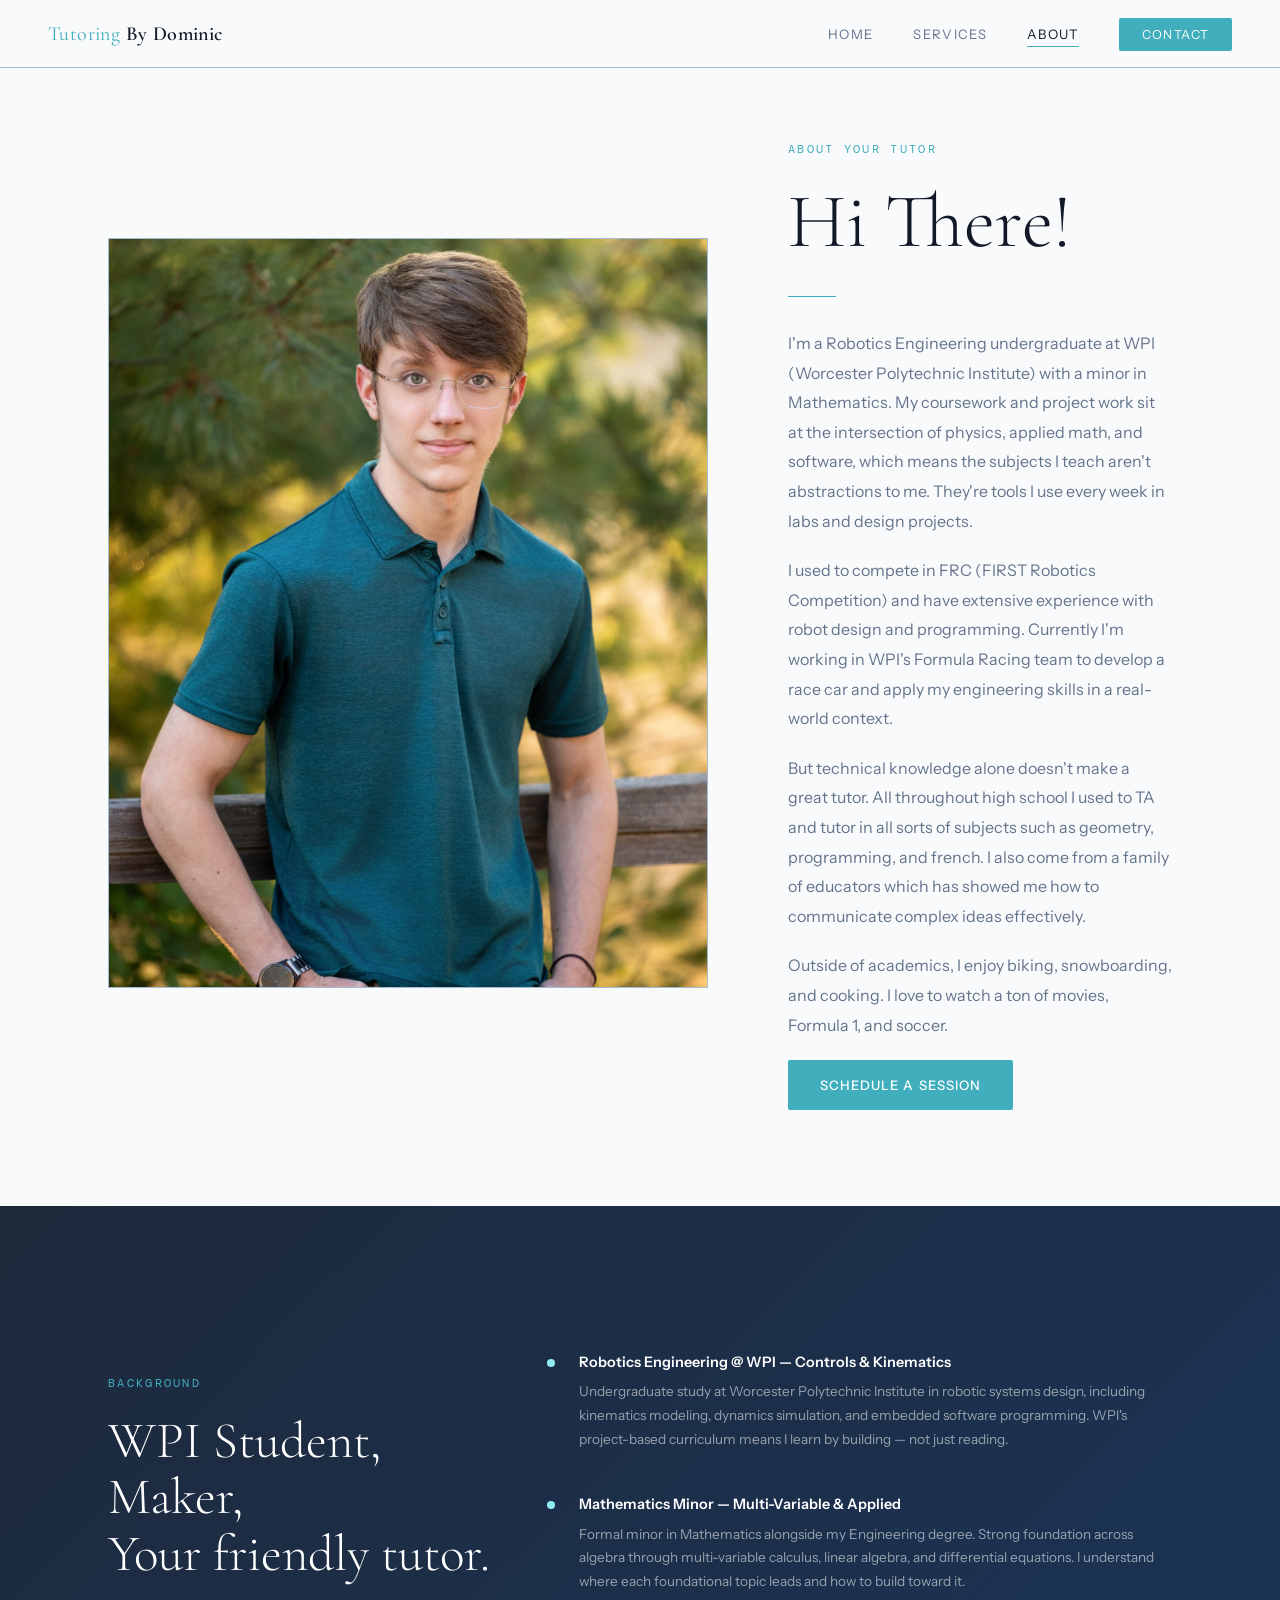
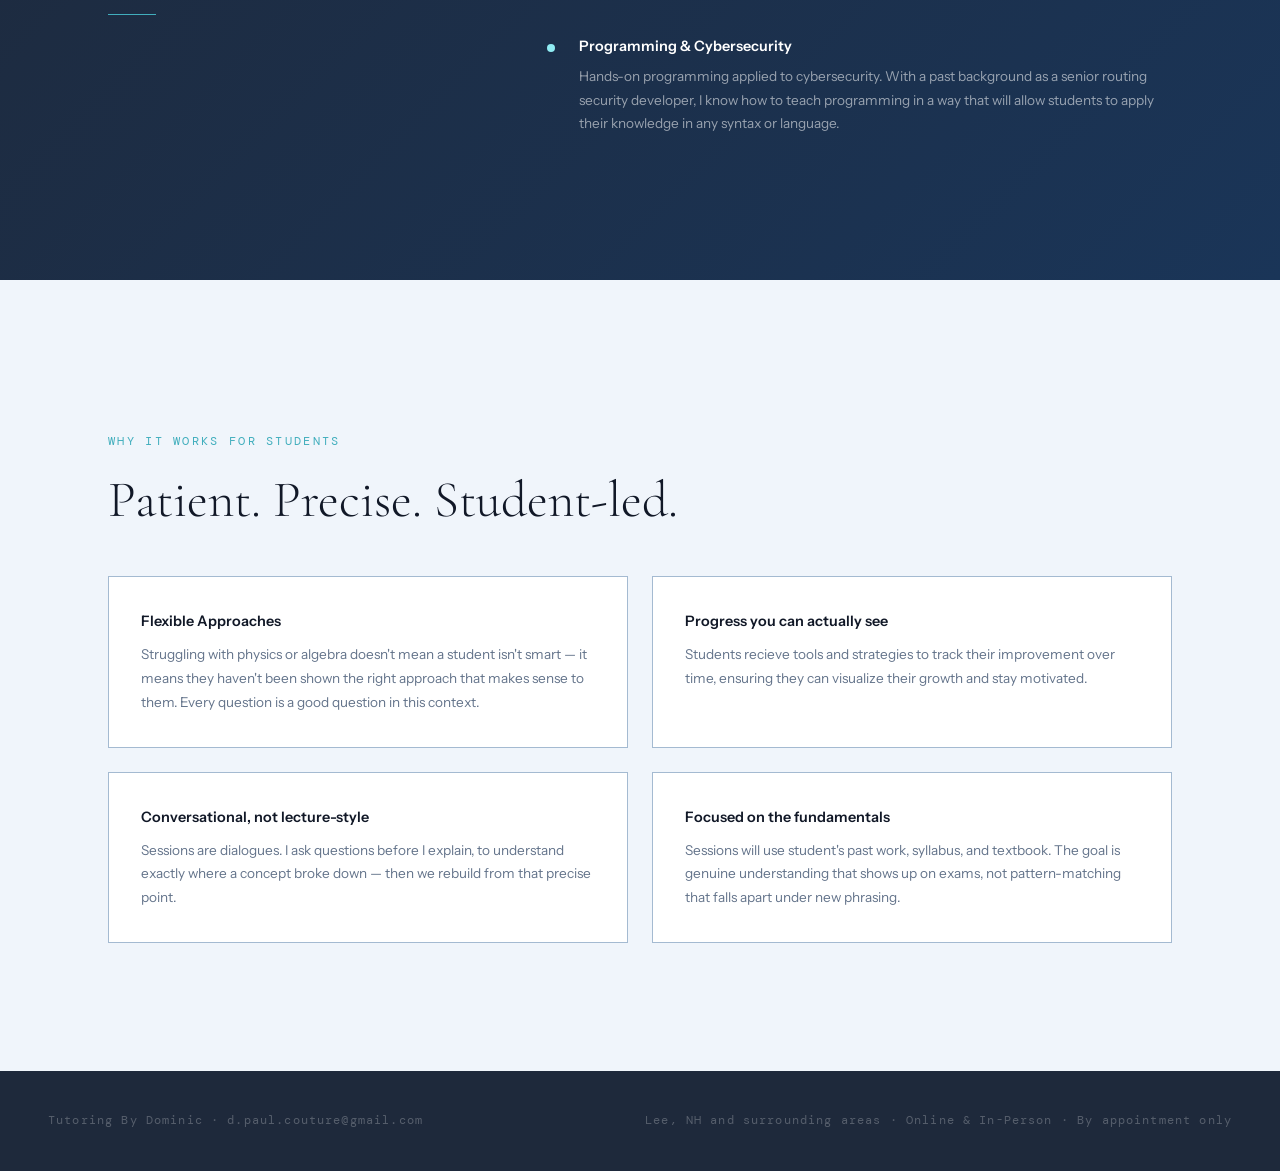
==== about.html @ 8ff8073f "Update to Tutoring Website" ====
<!DOCTYPE html>
<html lang="en">
<head>
  <meta charset="UTF-8">
  <meta name="viewport" content="width=device-width, initial-scale=1.0">
  <title>About Me</title>
  <link rel="preconnect" href="https://fonts.googleapis.com">
  <link rel="preconnect" href="https://fonts.gstatic.com" crossorigin>
  <link href="https://fonts.googleapis.com/css2?family=Cormorant+Garamond:ital,wght@0,300;0,400;0,600;1,300;1,400&family=DM+Mono:wght@300;400&family=Instrument+Sans:wght@400;500;600&display=swap" rel="stylesheet">
  <link rel="stylesheet" href="./static/style.css">
  <script src="./static/script.js"></script>
</head>
<body>

<header>
    <!-- Will Generate -->
</header>

<div class="page-content">
  <div class="about-hero">
    <div class="about-photo-block">
      <div class="photo-placeholder">
        <img src="./static/photo.jpg" alt="Professional headshot" class="photo-image" width="600" height="auto">
      </div>
    </div>
    <div class="about-content">
      <span class="eyebrow">About your tutor</span>
      <h1>Hi There!</em></h1>
      <div class="divider"></div>
      <p>I'm a Robotics Engineering undergraduate at WPI (Worcester Polytechnic Institute) with a minor in Mathematics. My coursework and project work sit at the intersection of physics, applied math, and software, which means the subjects I teach aren't abstractions to me. They're tools I use every week in labs and design projects.</p>
      <p>I used to compete in FRC (FIRST Robotics Competition) and have extensive experience with robot design and programming. Currently I'm working in WPI's Formula Racing team to develop a race car and apply my engineering skills in a real-world context.</p>
      <p>But technical knowledge alone doesn't make a great tutor. All throughout high school I used to TA and tutor in all sorts of subjects such as geometry, programming, and french. I also come from a family of educators which has showed me how to communicate complex ideas effectively.</p>
      <p>Outside of academics, I enjoy biking, snowboarding, and cooking. I love to watch a ton of movies, Formula 1, and soccer.</p>
      <a href="https://www.wyzant.com/match/tutor/90090521/contact?direct=true" class="btn-primary">Schedule a Session</a>
    </div>
  </div>

  <div class="credentials">
    <div class="container credentials-container-grid">
      <div>
        <span class="eyebrow text-gold-light">Background</span>
        <h2 class="text-white-override">WPI Student, <br> Maker, <br> Your friendly tutor.</h2>
        <div class="divider"></div>
        <!-- <p class="credentials-intro">The following credentials speak to both the technical depth and the communication ability I bring to every session.</p> -->
      </div>
      <div class="cred-items">
        <div class="cred-item">
          <div class="cred-dot"></div>
          <div>
            <h4>Robotics Engineering @ WPI — Controls & Kinematics</h4>
            <p>Undergraduate study at Worcester Polytechnic Institute in robotic systems design, including kinematics modeling, dynamics simulation, and embedded software programming. WPI's project-based curriculum means I learn by building — not just reading.</p>
          </div>
        </div>
        <div class="cred-item">
          <div class="cred-dot"></div>
          <div>
            <h4>Mathematics Minor — Multi-Variable & Applied</h4>
            <p>Formal minor in Mathematics alongside my Engineering degree. Strong foundation across algebra through multi-variable calculus, linear algebra, and differential equations. I understand where each foundational topic leads and how to build toward it.</p>
          </div>
        </div>
        <div class="cred-item">
          <div class="cred-dot"></div>
          <div>
            <h4>Programming & Cybersecurity</h4>
            <p>Hands-on programming applied to cybersecurity. With a past background as a senior routing security developer, I know how to teach programming in a way that will allow students to apply their knowledge in any syntax or language.</p>
          </div>
        </div>
        
      </div>
    </div>
  </div>

  <div class="soft-skills soft-skills-standalone">
    <div class="container">
      <span class="eyebrow">Why it works for students</span>
      <h2>Patient. Precise. Student-led.</h2>
      <div class="soft-grid">
        <div class="soft-card">
          <h4>Flexible Approaches</h4>
          <p>Struggling with physics or algebra doesn't mean a student isn't smart — it means they haven't been shown the right approach that makes sense to them. Every question is a good question in this context.</p>
        </div>
        <div class="soft-card">
          <h4>Progress you can actually see</h4>
          <p>Students recieve tools and strategies to track their improvement over time, ensuring they can visualize their growth and stay motivated.</p>
        </div>
        <div class="soft-card">
          <h4>Conversational, not lecture-style</h4>
          <p>Sessions are dialogues. I ask questions before I explain, to understand exactly where a concept broke down — then we rebuild from that precise point.</p>
        </div>
        <div class="soft-card">
          <h4>Focused on the fundamentals</h4>
          <p>Sessions will use student's past work, syllabus, and textbook. The goal is genuine understanding that shows up on exams, not pattern-matching that falls apart under new phrasing.</p>
        </div>
      </div>
    </div>
  </div>
</div>

<footer>
    <!-- Will Generate -->
</footer>

<script src="./static/script.js"></script>
</body>
</html>
---- static/style.css ----
:root {
  --ink: #111827;
  --ink-soft: #1e293b;
  --ink-muted: #64748b;
  --parchment: #f8fafc;
  --parchment-mid: #f0f5fb;
  --parchment-deep: #a4bad1;
  --gold: #41aebd;
  --gold-light: #90ecf3;
  --gold-pale: #d2e2e4;
  --white: #ffffff;
  --blue-mid: #3b82f6;
  --blue-deep: #1d4ed8;
  --page-max: 1160px;
  --serif: 'Cormorant Garamond', Georgia, serif;
  --sans: 'Instrument Sans', system-ui, sans-serif;
  --mono: 'DM Mono', monospace;
}

*, *::before, *::after { box-sizing: border-box; margin: 0; padding: 0; }

html { scroll-behavior: smooth; }

body {
  font-family: var(--sans);
  background: var(--parchment);
  color: var(--ink);
  font-size: 16px;
  line-height: 1.7;
  overflow-x: hidden;
}

/* ── NAV ── */
nav {
  position: fixed;
  top: 0; left: 0; right: 0;
  z-index: 100;
  display: flex;
  align-items: center;
  justify-content: space-between;
  padding: 0 3rem;
  height: 68px;
  background: rgba(248, 250, 252, 0.94);
  backdrop-filter: blur(12px);
  border-bottom: 1px solid var(--parchment-deep);
  transition: box-shadow 0.3s;
}
nav.scrolled { box-shadow: 0 2px 24px rgba(0,0,0,0.07); }
.nav-brand {
  font-family: var(--serif);
  font-size: 1.25rem;
  font-weight: 600;
  letter-spacing: 0.02em;
  color: var(--ink);
  text-decoration: none;
}
.nav-brand span { color: var(--gold); font-weight: 400; }
.nav-links {
  display: flex;
  align-items: center;
  gap: 2.5rem;
  list-style: none;
}
.nav-links a {
  font-size: 0.82rem;
  letter-spacing: 0.1em;
  text-transform: uppercase;
  color: var(--ink-muted);
  text-decoration: none;
  transition: color 0.2s;
  padding-bottom: 4px;
}
.nav-links a:hover { color: var(--ink); }
.nav-links a.active-nav {
  color: var(--ink);
  border-bottom: 1px solid var(--gold);
}
.nav-cta {
  background: var(--gold) !important;
  color: var(--white) !important;
  padding: 0.55rem 1.4rem !important;
  font-size: 0.78rem !important;
  letter-spacing: 0.1em;
  border-radius: 2px;
  transition: background 0.2s !important;
  border-bottom: none !important;
}
.nav-cta:hover { background: var(--blue-deep) !important; }

/* ── MULTI-PAGE VIEW WRAPPER ── */
.page-content { min-height: 100vh; padding-top: 68px; }

/* ── SHARED LAYOUT ── */
.container {
  max-width: var(--page-max);
  margin: 0 auto;
  padding: 3rem;
}
.section { padding: 6rem 0; }
.section-sm { padding: 4rem 0; }

.eyebrow {
  font-family: var(--mono);
  font-size: 0.72rem;
  letter-spacing: 0.2em;
  text-transform: uppercase;
  color: var(--gold);
  margin-bottom: 1.25rem;
  display: block;
  padding-top: 1.5rem;
}

h1, h2 {
  font-family: var(--serif);
  font-weight: 300;
  line-height: 1.1;
  color: var(--ink);
}
h1 { font-size: clamp(2.8rem, 6vw, 5rem); }
h2 { font-size: clamp(2rem, 4vw, 3.2rem); }

.divider {
  width: 48px;
  height: 1px;
  background: var(--gold);
  margin: 2rem 0;
}

/* ── HERO ── */
.hero {
  min-height: calc(100vh - 68px);
  display: grid;
  grid-template-columns: 1fr 1fr;
  align-items: center;
  gap: 4rem;
  padding: 6rem 3rem;
  max-width: var(--page-max);
  margin: 0 auto;
  position: relative;
}
.hero::after {
  content: '';
  position: absolute;
  right: -80px;
  top: 50%;
  transform: translateY(-50%);
  width: 500px;
  height: 500px;
  background: radial-gradient(circle, rgba(37,99,235,0.07) 0%, transparent 70%);
  pointer-events: none;
  z-index: 0;
}
.hero-text, .hero-visual { position: relative; z-index: 1; }
.wpi-badge {
  display: inline-flex;
  align-items: center;
  gap: 0.5rem;
  background: var(--gold-pale);
  border: 1px solid var(--parchment-deep);
  border-radius: 20px;
  padding: 0.35rem 0.9rem;
  font-family: var(--mono);
  font-size: 0.68rem;
  letter-spacing: 0.1em;
  color: var(--gold);
  margin-bottom: 1.5rem;
  text-transform: uppercase;
}
.wpi-badge::before {
  content: '';
  display: inline-block;
  width: 6px;
  height: 6px;
  background: var(--gold);
  border-radius: 50%;
}
.hero-text h1 { margin-bottom: 1.75rem; }
.hero-text h1 em {
  font-style: italic;
  color: var(--gold);
}
.hero-text p {
  font-size: 1.05rem;
  color: var(--ink-muted);
  max-width: 480px;
  margin-bottom: 2.5rem;
  line-height: 1.8;
}
.hero-btns { display: flex; gap: 1rem; flex-wrap: wrap; }

.btn-primary {
  display: inline-block;
  background: var(--gold);
  color: var(--white);
  padding: 0.85rem 2rem;
  font-family: var(--sans);
  font-size: 0.82rem;
  font-weight: 500;
  letter-spacing: 0.08em;
  text-transform: uppercase;
  text-decoration: none;
  border: none;
  cursor: pointer;
  border-radius: 2px;
  transition: background 0.2s, transform 0.15s;
}
.btn-primary:hover { background: var(--blue-deep); transform: translateY(-1px); }

.btn-outline {
  display: inline-block;
  background: transparent;
  color: var(--ink);
  padding: 0.85rem 2rem;
  font-family: var(--sans);
  font-size: 0.82rem;
  font-weight: 500;
  letter-spacing: 0.08em;
  text-transform: uppercase;
  text-decoration: none;
  border: 1px solid var(--parchment-deep);
  cursor: pointer;
  border-radius: 2px;
  transition: border-color 0.2s, transform 0.15s;
}
.btn-outline:hover { border-color: var(--ink-muted); transform: translateY(-1px); }

.hero-visual {
  position: relative;
  display: flex;
  align-items: center;
  justify-content: center;
}
.hero-diagram {
  width: 100%;
  max-width: 460px;
}

/* ── PILLARS ── */
.pillars-grid {
  display: grid;
  grid-template-columns: repeat(3, 1fr);
  gap: 0;
  border: 1px solid var(--parchment-deep);
  margin-top: 4rem;
}
.pillar {
  padding: 3rem 2.5rem;
  border-right: 1px solid var(--parchment-deep);
  transition: background 0.25s;
}
.pillar:last-child { border-right: none; }
.pillar:hover { background: var(--white); }
.pillar-num {
  font-family: var(--serif);
  font-size: 3.5rem;
  font-weight: 300;
  color: var(--parchment-deep);
  line-height: 1;
  margin-bottom: 1.5rem;
}
.pillar h3 {
  font-family: var(--serif);
  font-size: 1.45rem;
  font-weight: 400;
  margin-bottom: 1rem;
  color: var(--ink);
}
.pillar p {
  font-size: 0.9rem;
  color: var(--ink-muted);
  line-height: 1.8;
}
.pillar-tags {
  display: flex;
  flex-wrap: wrap;
  gap: 0.5rem;
  margin-top: 1.5rem;
}
.tag {
  font-family: var(--mono);
  font-size: 0.68rem;
  letter-spacing: 0.1em;
  padding: 0.3rem 0.75rem;
  background: var(--gold-pale);
  color: var(--gold);
  border-radius: 2px;
}

/* ── PHILOSOPHY SECTION ── */
.philosophy {
  background: var(--ink-soft);
  color: var(--white);
  padding: 7rem 0;
}
.philosophy .container {
  display: grid;
  grid-template-columns: 1fr 1.4fr;
  gap: 5rem;
  align-items: center;
}
.philosophy .eyebrow { color: var(--gold-light); }
.philosophy h2 { color: var(--white); }
.philosophy .divider { background: var(--gold); }
.philosophy p { color: rgba(255,255,255,0.65); line-height: 1.85; margin-bottom: 1.25rem; }
.philosophy-quote {
  font-family: var(--serif);
  font-size: clamp(1.4rem, 2.5vw, 1.9rem);
  font-weight: 300;
  /* font-style: italic; */
  line-height: 1.45;
  color: var(--white);
  border-left: 2px solid var(--gold);
  padding-left: 2rem;
}
.text-light-override {
  color: #fdfcfa;
  border-color: rgba(253,252,250,0.3);
  margin-top: 1rem;
}

/* ── CTA STRIP ── */
.cta-strip {
  background: var(--gold-pale);
  border-top: 1px solid var(--parchment-deep);
  border-bottom: 1px solid var(--parchment-deep);
}
.cta-container-flex {
  padding: 4rem 3rem;
  display: flex;
  align-items: center;
  justify-content: space-between;
  flex-wrap: wrap;
  gap: 2rem;
}
.cta-text {
  font-family: var(--serif);
  font-size: 1.6rem;
  font-weight: 300;
  color: var(--ink);
  line-height: 1.3;
}

/* ── SERVICES PAGE ── */
.pricing-hero {
  background: linear-gradient(135deg, var(--ink-soft) 0%, #1e3a5f 100%);
  padding: 5rem 3rem;
  text-align: center;
  color: var(--white);
}
.pricing-hero h1 { color: var(--white); }
.pricing-hero p { color: rgba(255,255,255,0.6); max-width: 560px; margin: 1.5rem auto 0; }

.rate-banner {
  display: flex;
  align-items: center;
  justify-content: center;
  gap: 2rem;
  background: var(--gold-pale);
  padding: 3rem;
  margin: 4rem 0;
  border: 1px solid var(--parchment-deep);
  flex-wrap: wrap;
}
.rate-number {
  font-family: var(--serif);
  font-size: 5rem;
  font-weight: 300;
  color: var(--ink);
  line-height: 1;
}
.rate-label { max-width: 340px; }
.rate-label strong {
  display: block;
  font-family: var(--sans);
  font-size: 1rem;
  font-weight: 600;
  margin-bottom: 0.5rem;
}
.rate-label p { color: var(--ink-muted); font-size: 0.9rem; }

.formats-grid {
  display: grid;
  grid-template-columns: 1fr 1fr;
  gap: 2px;
  background: var(--parchment-deep);
  margin: 3rem 0;
}
.format-card {
  background: var(--white);
  padding: 0.5rem;
}
.format-icon {
  width: 48px;
  height: 48px;
  background: var(--gold);
  display: flex;
  align-items: center;
  justify-content: center;
  margin-bottom: 1.75rem;
  border-radius: 4px;
}
.format-icon svg { width: 22px; height: 22px; stroke: var(--white); fill: none; stroke-width: 1.5; }
.format-card h3 { font-family: var(--serif); font-size: 1.5rem; font-weight: 400; margin-bottom: 1rem; }
.format-card p { color: var(--ink-muted); font-size: 0.9rem; line-height: 1.8; }
.format-tagline {
  margin-top: 1rem;
  font-family: var(--mono);
  font-size: 0.78rem;
  color: var(--gold);
  letter-spacing: 0.08em;
}

.packages-section { padding: 4rem 0; }
.packages-intro { color: var(--ink-muted); max-width: 560px; margin-top: 1rem; }
.packages-grid {
  display: grid;
  grid-template-columns: 1fr 1fr;
  gap: 1.5rem;
  margin-top: 3rem;
}
.package-card {
  border: 1px solid var(--parchment-deep);
  padding: 2.5rem;
  position: relative;
  transition: border-color 0.25s, box-shadow 0.25s;
}
.package-card:hover {
  border-color: var(--gold);
  box-shadow: 0 4px 32px rgba(37,99,235,0.12);
}
.package-card.featured { border-color: var(--gold); }
.featured-badge {
  position: absolute;
  top: -1px; right: 2rem;
  background: var(--gold);
  color: var(--white);
  font-family: var(--mono);
  font-size: 0.65rem;
  letter-spacing: 0.12em;
  text-transform: uppercase;
  padding: 0.3rem 0.8rem;
  border-radius: 0 0 3px 3px;
}
.package-hours {
  font-family: var(--serif);
  font-size: 3.5rem;
  font-weight: 300;
  line-height: 1;
  color: var(--ink);
  margin-bottom: 0.4rem;
}
.package-hours span { font-size: 1.5rem; color: var(--ink-muted); }
.package-price {
  font-family: var(--mono);
  font-size: 0.85rem;
  color: var(--gold);
  margin-bottom: 1.5rem;
}
.package-features {
  list-style: none;
  font-size: 0.88rem;
  color: var(--ink-muted);
  line-height: 2;
}
.package-features li::before { content: "— "; color: var(--gold); }
.btn-small {
  margin-top: 2rem;
  font-size: 0.78rem;
  padding: 0.7rem 1.5rem;
}

.policies-section {
  background: var(--parchment-mid);
  padding: 0.5rem 0;
}
.policies-intro { color: var(--ink-muted); max-width: 520px; margin-top: 1rem; }
.policies-grid {
  display: grid;
  grid-template-columns: repeat(3, 1fr);
  gap: 0;
  border: 1px solid var(--parchment-deep);
  margin-top: 3rem;
}
.policy-item {
  padding: 2.5rem;
  border-right: 1px solid var(--parchment-deep);
  background: var(--white);
}
.policy-item:last-child { border-right: none; }
.policy-num {
  font-family: var(--mono);
  font-size: 0.7rem;
  color: var(--gold);
  letter-spacing: 0.15em;
  margin-bottom: 1rem;
  display: block;
}
.policy-item h4 { font-family: var(--sans); font-size: 0.9rem; font-weight: 600; margin-bottom: 0.75rem; }
.policy-item p { font-size: 0.85rem; color: var(--ink-muted); line-height: 1.75; }

/* ── ABOUT PAGE ── */
.about-hero {
  display: grid;
  grid-template-columns: 0.8fr 1.2fr;
  gap: 5rem;
  align-items: center;
  padding: 3rem 3rem;
  max-width: var(--page-max);
  margin: 0 auto;
}
.about-photo-block { position: relative; }
.photo-placeholder {
  width: 600px;
  aspect-ratio: 4/5;
  background: var(--parchment-mid);
  border: 1px solid var(--parchment-deep);
  display: flex;
  align-items: center;
  justify-content: center;
  flex-direction: column;
  gap: 1rem;
  color: var(--ink-muted);
  font-size: 0.85rem;
  font-family: var(--mono);
  letter-spacing: 0.1em;
  position: relative;
  overflow: hidden;
}
.photo-placeholder::before {
  content: '';
  position: absolute;
  inset: 0;
  background-size: 20px 20px;
  background-position: 0 0, 0 10px, 10px -10px, -10px 0px;
  opacity: 0.35;
}
.photo-icon { width: 48px; height: 48px; opacity: 0.4; position: relative; z-index: 1; }
.photo-placeholder p { position: relative; z-index: 1; }
.photo-caption {
  font-family: var(--mono);
  font-size: 0.72rem;
  color: var(--ink-muted);
  margin-top: 1rem;
  letter-spacing: 0.1em;
}
.about-content h1 { margin-bottom: 1.5rem; }
.about-content > p { color: var(--ink-muted); line-height: 1.85; margin-bottom: 1.25rem; }

.credentials {
  margin-top: 3rem;
  background: linear-gradient(135deg, var(--ink-soft) 0%, #1a3558 100%);
  color: var(--white);
  padding: 6rem 0;
}
.credentials-container-grid { display: grid; grid-template-columns: 1fr 1.6fr; gap: 3em; align-items: start; }
.text-white-override { color: var(--white); }
.credentials-intro { color: rgba(253,252,250,0.55); font-size: 0.9rem; line-height: 1.8; }
.cred-items { display: flex; flex-direction: column; gap: 2.5rem; }
.cred-item { display: flex; gap: 1.5rem; align-items: start; }
.cred-dot {
  width: 8px;
  height: 8px;
  background: var(--gold-light);
  border-radius: 50%;
  flex-shrink: 0;
  margin-top: 0.6rem;
}
.cred-item h4 { font-family: var(--sans); font-size: 0.9rem; font-weight: 600; color: var(--white); margin-bottom: 0.4rem; }
.cred-item p { font-size: 0.85rem; color: rgba(255,255,255,0.55); line-height: 1.75; }

.soft-skills { padding: 5rem 0; background: var(--parchment-mid); }
.soft-skills-standalone { margin-top: 0; }
.soft-grid {
  display: grid;
  grid-template-columns: repeat(2, 1fr);
  gap: 1.5rem;
  margin-top: 3rem;
}
.soft-card {
  background: var(--white);
  border: 1px solid var(--parchment-deep);
  padding: 2rem;
}
.soft-card h4 { font-family: var(--sans); font-size: 0.9rem; font-weight: 600; margin-bottom: 0.6rem; }
.soft-card p { font-size: 0.85rem; color: var(--ink-muted); line-height: 1.75; }

/* ── CONTACT PAGE ── */
.contact-layout {
  display: grid;
  grid-template-columns: 1fr 1.6fr;
  gap: 0;
  min-height: calc(100vh - 68px);
}
.contact-aside {
  background: linear-gradient(160deg, var(--ink-soft) 0%, #1a3a6b 100%);
  color: var(--white);
  padding: 5rem 3rem;
  display: flex;
  flex-direction: column;
}
.contact-aside p { color: rgba(255,255,255,0.55); font-size: 0.9rem; line-height: 1.8; margin-bottom: 1rem; }
.contact-details {
  margin-top: 3rem;
  display: flex;
  flex-direction: column;
  gap: 1.5rem;
}
.contact-detail-item {
  display: flex;
  gap: 1rem;
  align-items: start;
}
.contact-detail-item .dot {
  width: 6px; height: 6px;
  background: var(--gold-light);
  border-radius: 50%;
  flex-shrink: 0;
  margin-top: 0.6rem;
}
.contact-detail-item span { font-size: 0.85rem; color: rgba(255,255,255,0.55); line-height: 1.7; }
.contact-detail-item strong { display: block; color: var(--white); font-size: 0.85rem; margin-bottom: 0.2rem; }

.contact-form-area {
  padding: 5rem 4rem;
  background: var(--white);
}
.contact-form-area h2 { font-size: clamp(1.5rem, 2.5vw, 2.2rem); margin-bottom: 2.5rem; }

.form-row { display: grid; grid-template-columns: 1fr 1fr; gap: 1.25rem; }
.field { margin-bottom: 1.25rem; }
.field label {
  display: block;
  font-family: var(--mono);
  font-size: 0.7rem;
  letter-spacing: 0.15em;
  text-transform: uppercase;
  color: var(--ink-muted);
  margin-bottom: 0.5rem;
}
.field label .req { color: var(--gold); margin-left: 2px; }
.field input,
.field select,
.field textarea {
  width: 100%;
  font-family: var(--sans);
  font-size: 0.9rem;
  color: var(--ink);
  background: var(--parchment);
  border: 1px solid var(--parchment-deep);
  border-radius: 2px;
  padding: 0.75rem 1rem;
  outline: none;
  transition: border-color 0.2s;
  -webkit-appearance: none;
}
.field input:focus,
.field select:focus,
.field textarea:focus {
  border-color: var(--gold);
  background: var(--white);
  box-shadow: 0 0 0 3px rgba(37, 99, 235, 0.1);
}
.field textarea { resize: vertical; min-height: 100px; }
.field select { cursor: pointer; }

.form-note {
  font-size: 0.8rem;
  color: var(--ink-muted);
  margin-bottom: 2rem;
  line-height: 1.7;
  padding: 1.25rem;
  background: var(--gold-pale);
  border-left: 2px solid var(--gold);
}
.text-gold-marker { color: var(--gold); }
.form-submit-btn { width: 100%; padding: 1rem; font-size: 0.85rem; letter-spacing: 0.12em; }

.form-success {
  display: none;
  text-align: center;
  padding: 3rem;
  border: 1px solid var(--parchment-deep);
}
.form-success h3 { font-family: var(--serif); font-size: 1.8rem; font-weight: 300; margin-bottom: 1rem; }
.form-success p { color: var(--ink-muted); font-size: 0.9rem; }
.success-icon-wrap {
  width: 52px;
  height: 52px;
  background: var(--gold-pale);
  border-radius: 50%;
  display: flex;
  align-items: center;
  justify-content: center;
  margin: 0 auto 1.5rem;
}
.success-note {
  margin-top: 1rem;
  font-family: var(--mono);
  font-size: 0.75rem;
  color: var(--ink-muted);
  letter-spacing: 0.1em;
}

/* ── FOOTER ── */
footer {
  background: var(--ink-soft);
  color: rgba(255,255,255,0.4);
  padding: 2.5rem 3rem;
  display: flex;
  align-items: center;
  justify-content: space-between;
  font-family: var(--mono);
  font-size: 0.72rem;
  letter-spacing: 0.1em;
}
footer span { color: rgba(255,255,255,0.25); }

/* ── ANIMATIONS ── */
@keyframes fadeUp {
  from { opacity: 0; transform: translateY(24px); }
  to   { opacity: 1; transform: translateY(0); }
}
.fade-up { animation: fadeUp 0.7s ease both; }
.fade-up-d1 { animation-delay: 0.1s; }
.fade-up-d2 { animation-delay: 0.22s; }
.fade-up-d3 { animation-delay: 0.34s; }
.fade-up-d4 { animation-delay: 0.46s; }

/* ── RESPONSIVE ── */
@media (max-width: 900px) {
  nav {
    padding: 1rem 1.5rem;
    height: auto;
    flex-direction: column;
    align-items: flex-start;
    justify-content: flex-start;
  }
  .nav-links {
    display: flex;
    flex-direction: row;
    gap: 0.85rem;
    width: 100%;
    margin-top: 0.75rem;
  }
  .nav-links a { padding-bottom: 0; }
  .hero { grid-template-columns: 1fr; padding: 4rem 1.5rem; text-align: center; }
  .hero-text p { max-width: none; }
  .hero-btns { justify-content: center; }
  .hero-visual { display: none; }
  .pillars-grid { grid-template-columns: 1fr; }
  .pillar { border-right: none; border-bottom: 1px solid var(--parchment-deep); }
  .pillar:last-child { border-bottom: none; }
  .philosophy .container { grid-template-columns: 1fr; gap: 2.5rem; }
  .about-hero { grid-template-columns: 1fr; padding: 3rem 1.5rem; }
  .credentials-container-grid { grid-template-columns: 1fr; gap: 2.5rem; }
  .formats-grid { grid-template-columns: 1fr; }
  .packages-grid { grid-template-columns: 1fr; }
  .policies-grid { grid-template-columns: 1fr; }
  .policy-item { border-right: none; border-bottom: 1px solid var(--parchment-deep); }
  .contact-layout { grid-template-columns: 1fr; }
  .contact-form-area { padding: 3rem 1.5rem; }
  .form-row { grid-template-columns: 1fr; }
  .soft-grid { grid-template-columns: 1fr; }
  .container { padding: 0 1.5rem; }
  .section { padding: 4rem 0; }
  footer { flex-direction: column; gap: 0.75rem; text-align: center; }
}
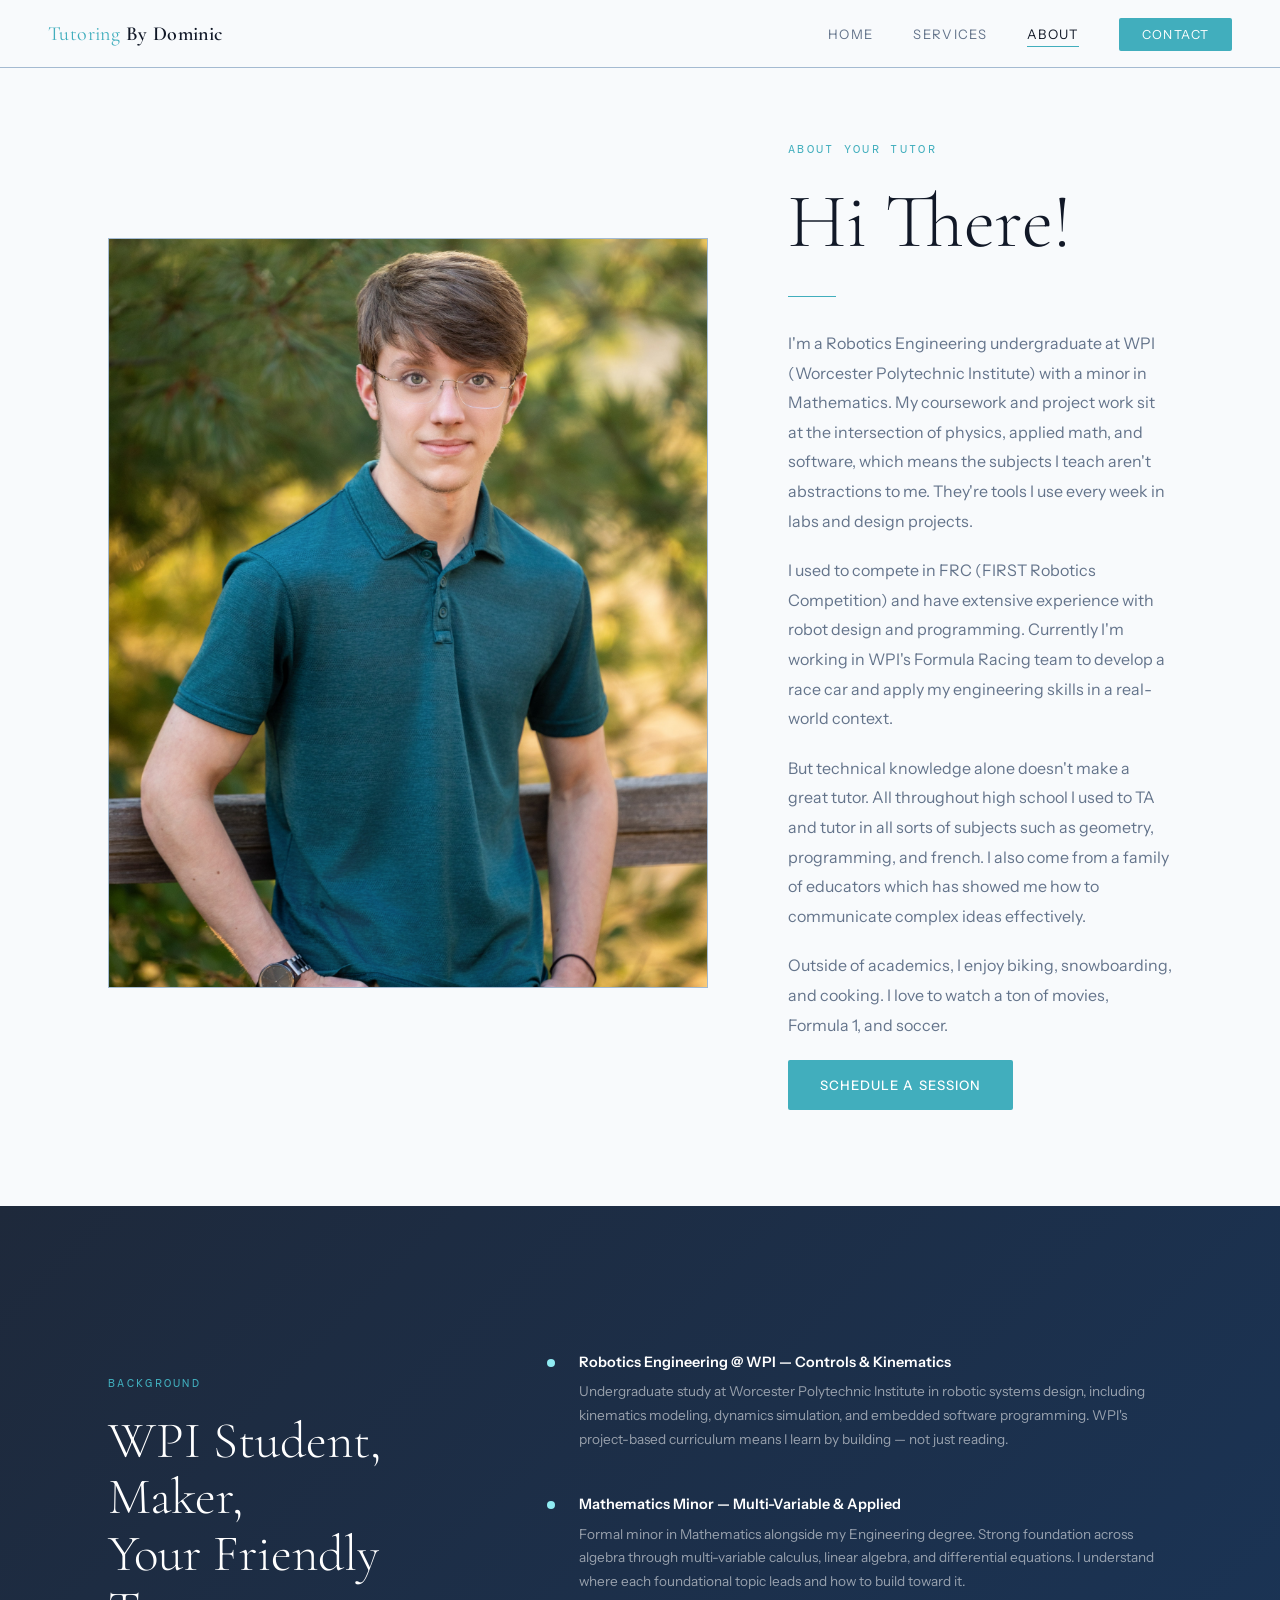
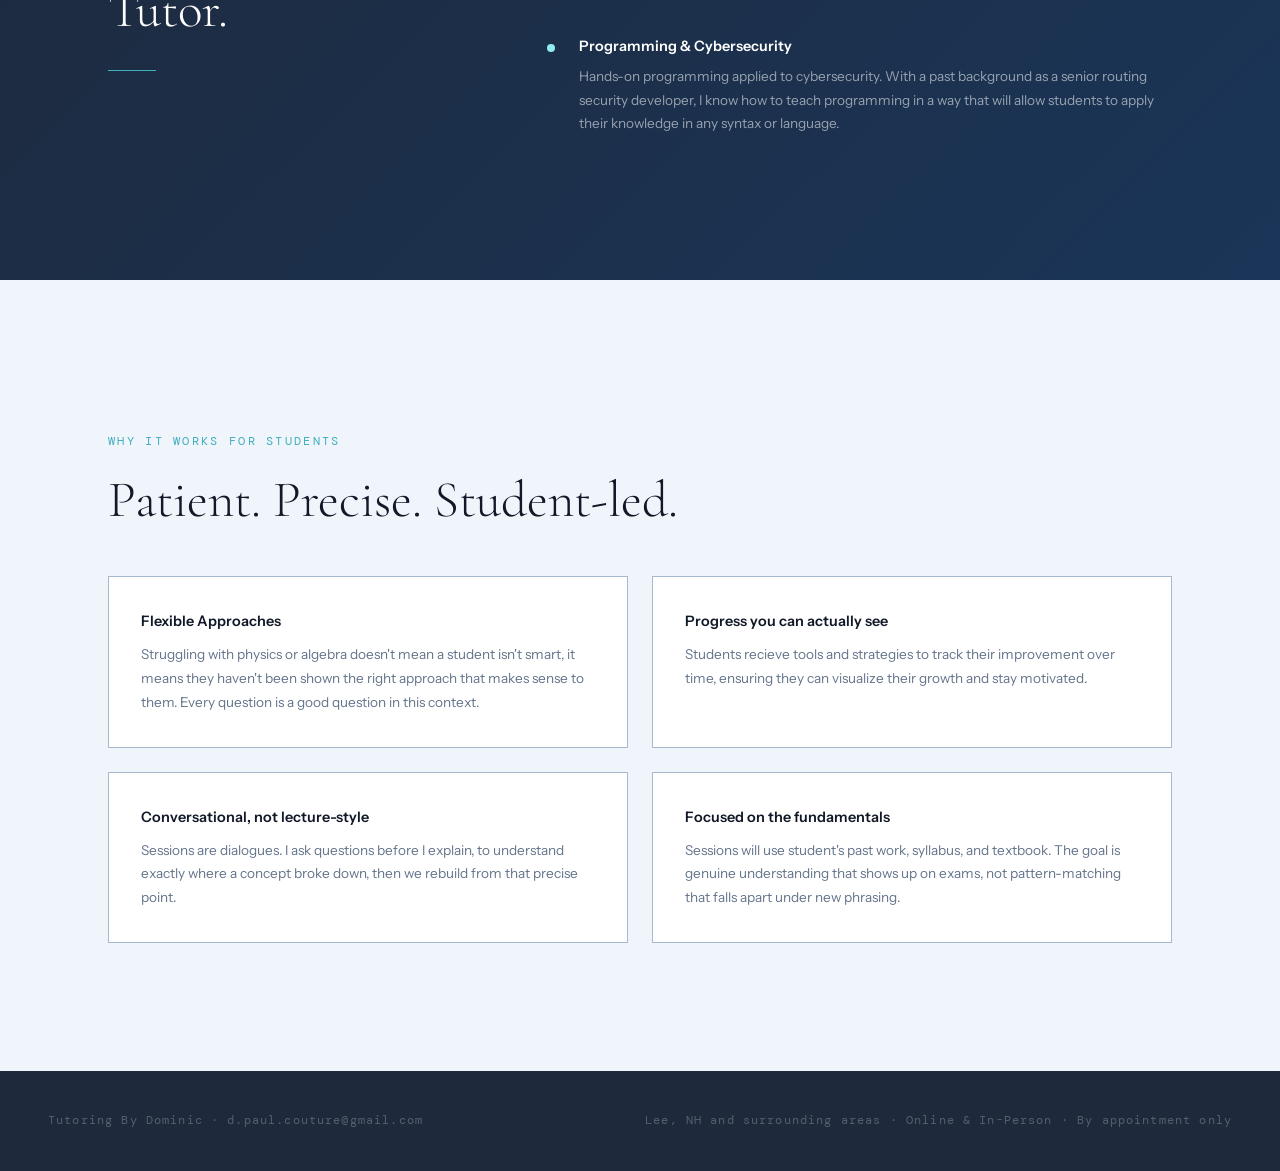
==== commit 6493fd48: "Remove Photo on mobile" ====
--- a/about.html
+++ b/about.html
@@ -8,6 +8,7 @@
   <link rel="preconnect" href="https://fonts.gstatic.com" crossorigin>
   <link href="https://fonts.googleapis.com/css2?family=Cormorant+Garamond:ital,wght@0,300;0,400;0,600;1,300;1,400&family=DM+Mono:wght@300;400&family=Instrument+Sans:wght@400;500;600&display=swap" rel="stylesheet">
   <link rel="stylesheet" href="./static/style.css">
+  <link rel="icon" href="./img/favicon.png" type="image/x-icon">
   <script src="./static/script.js"></script>
 </head>
 <body>
@@ -20,7 +21,7 @@
   <div class="about-hero">
     <div class="about-photo-block">
       <div class="photo-placeholder">
-        <img src="./static/photo.jpg" alt="Professional headshot" class="photo-image" width="600" height="auto">
+        <img src="./img/photo.jpg" alt="Professional headshot" class="photo-image" width="600" height="auto">
       </div>
     </div>
     <div class="about-content">
@@ -39,7 +40,7 @@
     <div class="container credentials-container-grid">
       <div>
         <span class="eyebrow text-gold-light">Background</span>
-        <h2 class="text-white-override">WPI Student, <br> Maker, <br> Your friendly tutor.</h2>
+        <h2 class="text-white-override">WPI Student, <br> Maker, <br> Your Friendly Tutor.</h2>
         <div class="divider"></div>
         <!-- <p class="credentials-intro">The following credentials speak to both the technical depth and the communication ability I bring to every session.</p> -->
       </div>
@@ -77,7 +78,7 @@
       <div class="soft-grid">
         <div class="soft-card">
           <h4>Flexible Approaches</h4>
-          <p>Struggling with physics or algebra doesn't mean a student isn't smart — it means they haven't been shown the right approach that makes sense to them. Every question is a good question in this context.</p>
+          <p>Struggling with physics or algebra doesn't mean a student isn't smart, it means they haven't been shown the right approach that makes sense to them. Every question is a good question in this context.</p>
         </div>
         <div class="soft-card">
           <h4>Progress you can actually see</h4>
@@ -85,7 +86,7 @@
         </div>
         <div class="soft-card">
           <h4>Conversational, not lecture-style</h4>
-          <p>Sessions are dialogues. I ask questions before I explain, to understand exactly where a concept broke down — then we rebuild from that precise point.</p>
+          <p>Sessions are dialogues. I ask questions before I explain, to understand exactly where a concept broke down, then we rebuild from that precise point.</p>
         </div>
         <div class="soft-card">
           <h4>Focused on the fundamentals</h4>
--- a/static/style.css
+++ b/static/style.css
@@ -742,6 +742,7 @@
     width: 100%;
     margin-top: 0.75rem;
   }
+  .about-photo-block { display: none; }
   .nav-links a { padding-bottom: 0; }
   .hero { grid-template-columns: 1fr; padding: 4rem 1.5rem; text-align: center; }
   .hero-text p { max-width: none; }
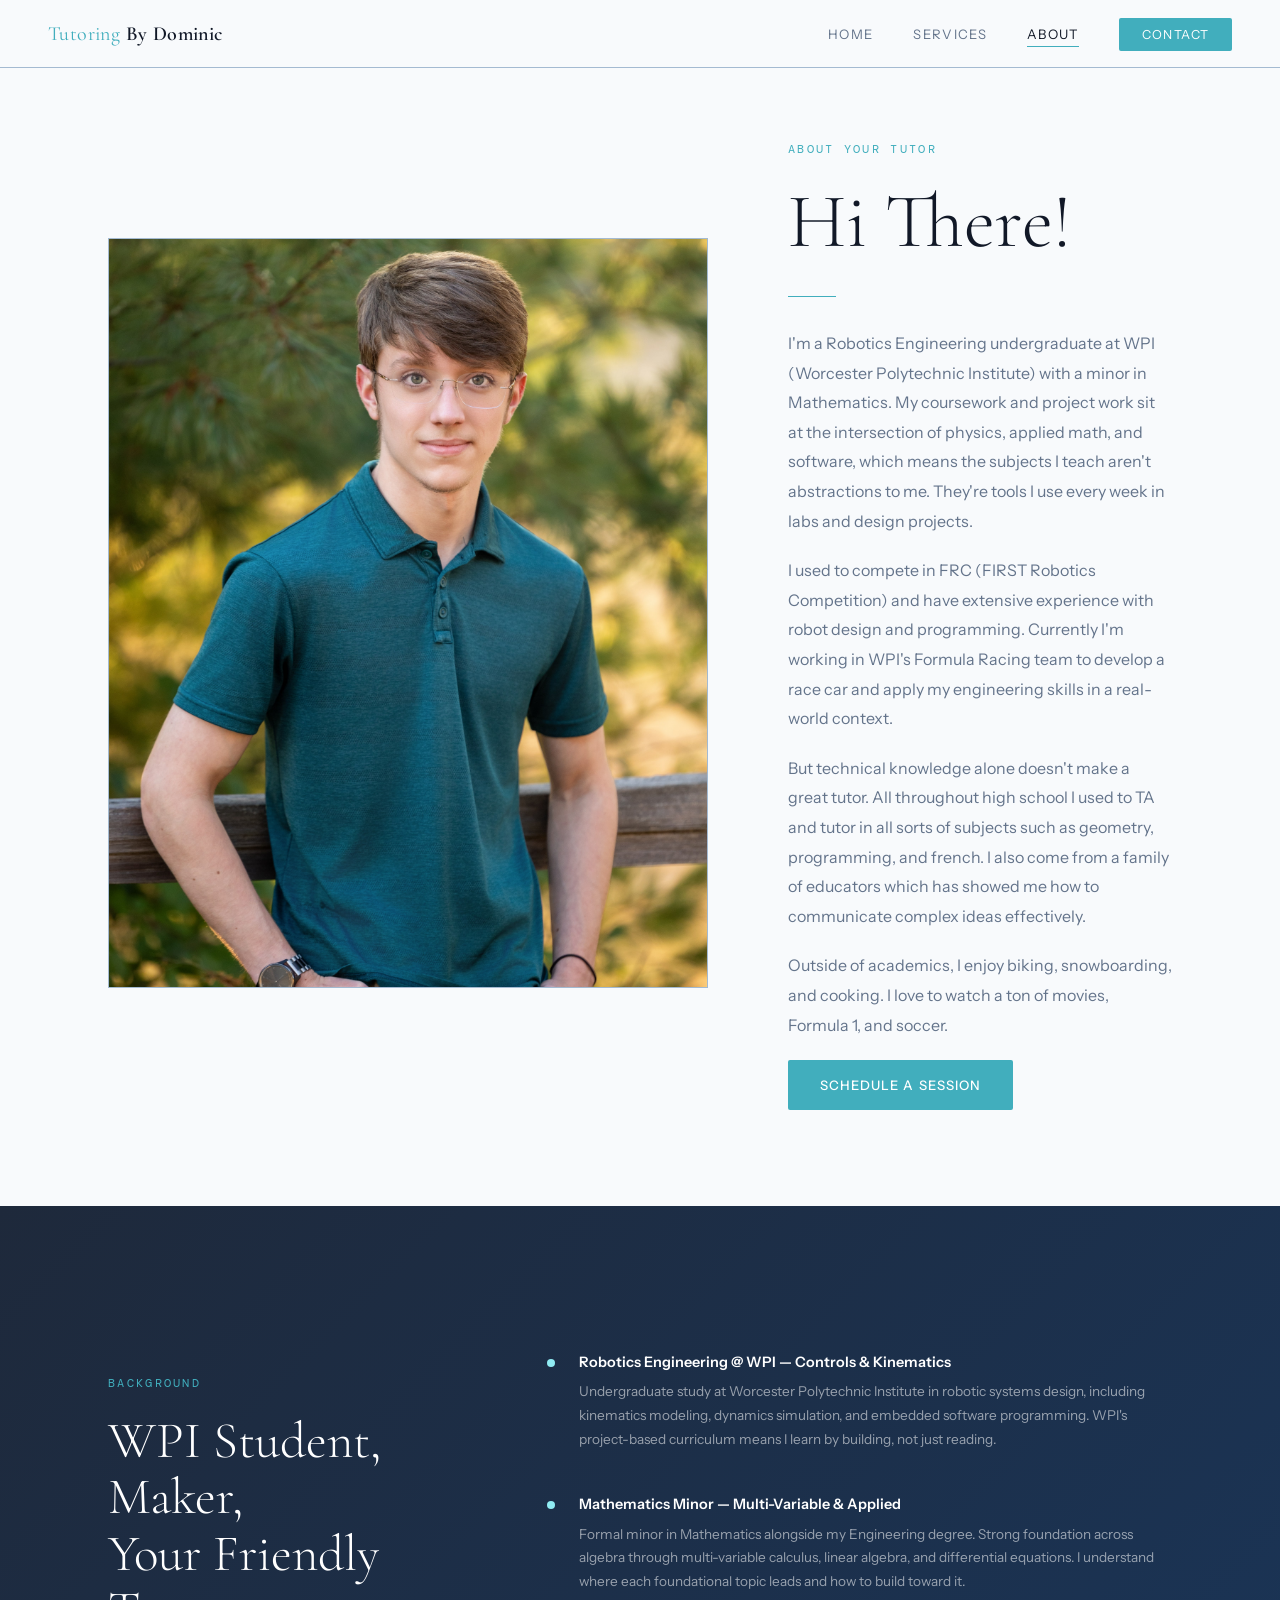
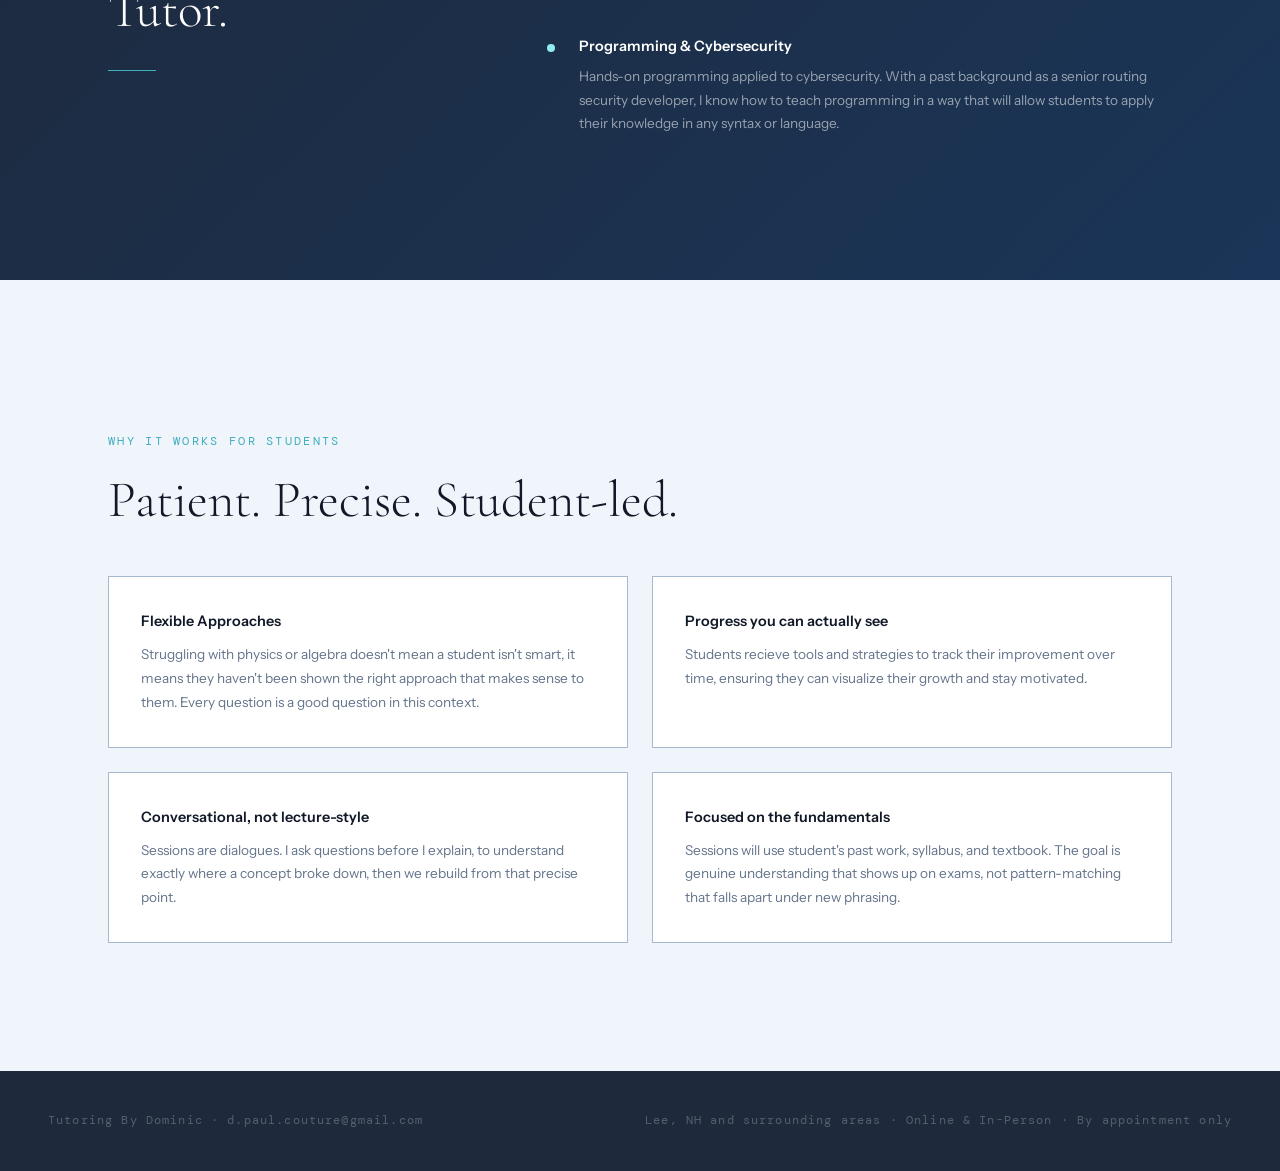
==== commit 7daddee5: "Styles" ====
--- a/about.html
+++ b/about.html
@@ -42,14 +42,13 @@
         <span class="eyebrow text-gold-light">Background</span>
         <h2 class="text-white-override">WPI Student, <br> Maker, <br> Your Friendly Tutor.</h2>
         <div class="divider"></div>
-        <!-- <p class="credentials-intro">The following credentials speak to both the technical depth and the communication ability I bring to every session.</p> -->
       </div>
       <div class="cred-items">
         <div class="cred-item">
           <div class="cred-dot"></div>
           <div>
             <h4>Robotics Engineering @ WPI — Controls & Kinematics</h4>
-            <p>Undergraduate study at Worcester Polytechnic Institute in robotic systems design, including kinematics modeling, dynamics simulation, and embedded software programming. WPI's project-based curriculum means I learn by building — not just reading.</p>
+            <p>Undergraduate study at Worcester Polytechnic Institute in robotic systems design, including kinematics modeling, dynamics simulation, and embedded software programming. WPI's project-based curriculum means I learn by building, not just reading.</p>
           </div>
         </div>
         <div class="cred-item">
--- a/static/style.css
+++ b/static/style.css
@@ -727,7 +727,8 @@
 .fade-up-d4 { animation-delay: 0.46s; }
 
 /* ── RESPONSIVE ── */
-@media (max-width: 900px) {
+@media (max-width: 1080px) {
+  html, body { overflow-x: hidden; }
   nav {
     padding: 1rem 1.5rem;
     height: auto;
